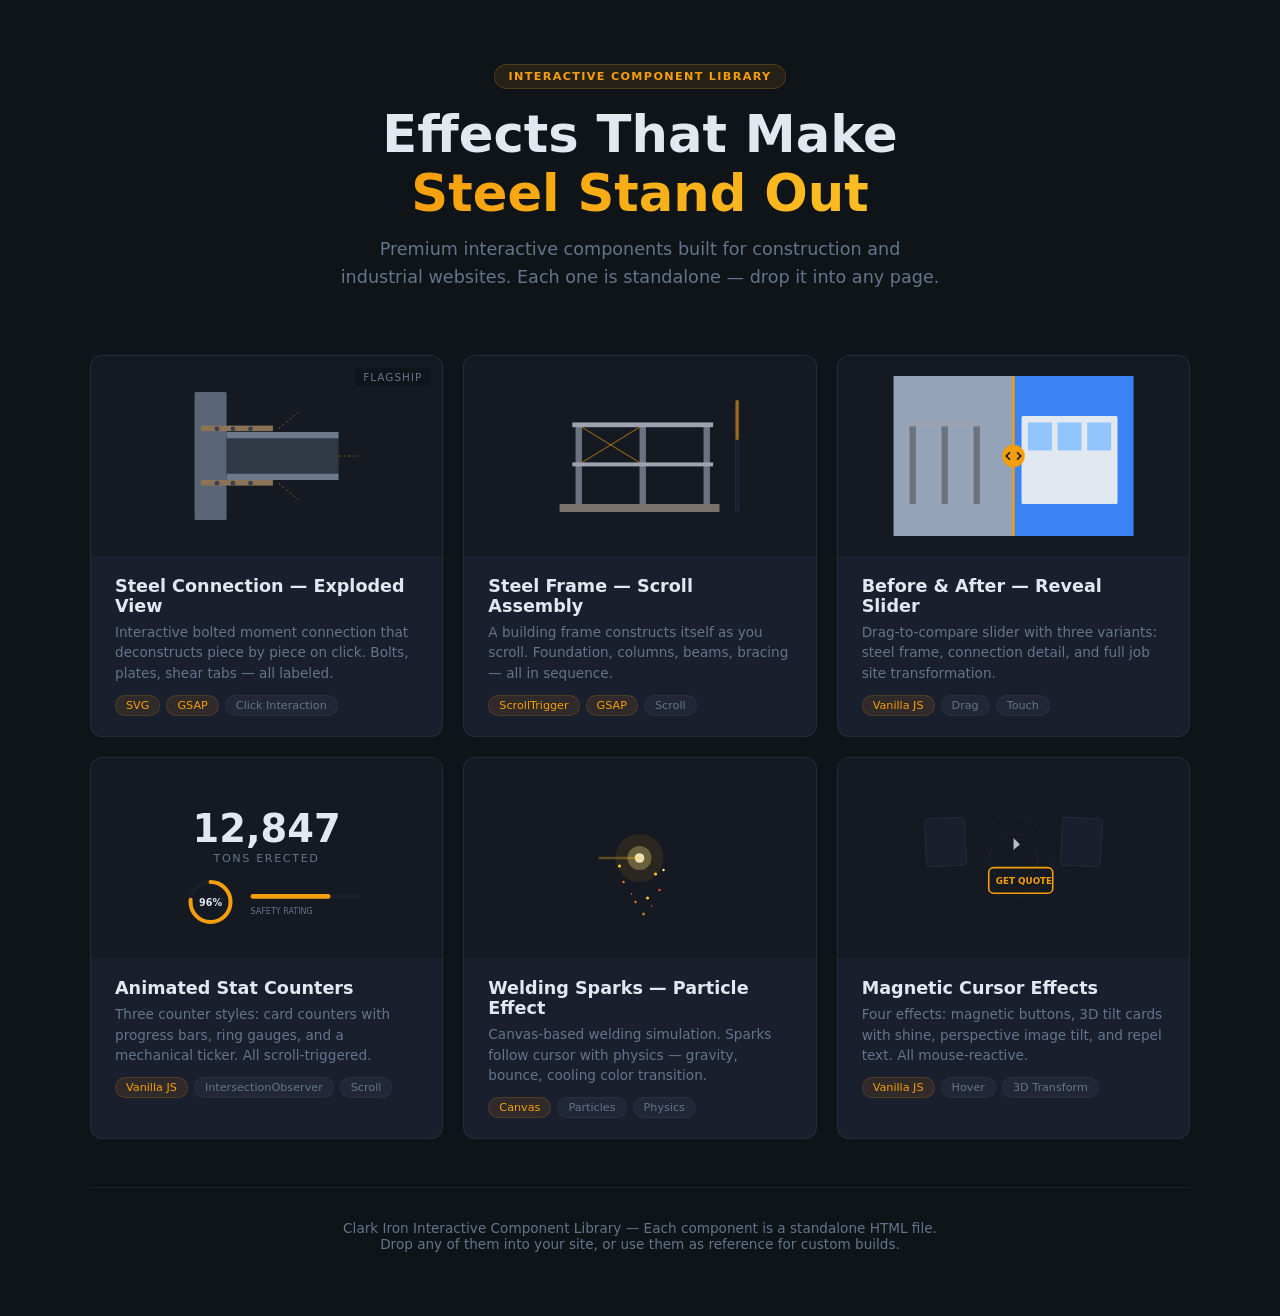
==== components/index.html @ f0bf4a38 "Add interactive component library with 6 premium web effects Standalone HTML components for construc" ====
<!DOCTYPE html>
<html lang="en">
<head>
    <meta charset="UTF-8">
    <meta name="viewport" content="width=device-width, initial-scale=1.0">
    <title>Component Library — Clark Iron Interactive Effects</title>
    <style>
        :root {
            --bg: #0f1419;
            --surface: #1a1f2e;
            --surface-hover: #222838;
            --text: #e2e8f0;
            --text-muted: #64748b;
            --accent: #f59e0b;
            --accent-dim: rgba(245, 158, 11, 0.1);
            --border: rgba(100, 116, 139, 0.15);
        }

        * { margin: 0; padding: 0; box-sizing: border-box; }

        body {
            background: var(--bg);
            color: var(--text);
            font-family: -apple-system, BlinkMacSystemFont, 'Segoe UI', system-ui, sans-serif;
            padding: 16px;
            min-height: 100vh;
        }

        .header {
            max-width: 1100px;
            margin: 0 auto;
            padding: 3rem 0 1rem;
            text-align: center;
        }

        .header .badge {
            display: inline-block;
            background: var(--accent-dim);
            color: var(--accent);
            font-size: 0.7rem;
            font-weight: 600;
            text-transform: uppercase;
            letter-spacing: 0.12em;
            padding: 5px 14px;
            border-radius: 20px;
            border: 1px solid rgba(245, 158, 11, 0.2);
            margin-bottom: 1rem;
        }

        .header h1 {
            font-size: clamp(2rem, 5vw, 3.2rem);
            font-weight: 800;
            line-height: 1.15;
            margin-bottom: 0.75rem;
        }

        .header h1 span {
            background: linear-gradient(135deg, var(--accent) 0%, #fbbf24 100%);
            -webkit-background-clip: text;
            -webkit-text-fill-color: transparent;
            background-clip: text;
        }

        .header p {
            color: var(--text-muted);
            font-size: 1.1rem;
            max-width: 600px;
            margin: 0 auto;
            line-height: 1.6;
        }

        .grid {
            max-width: 1100px;
            margin: 3rem auto;
            display: grid;
            grid-template-columns: repeat(auto-fill, minmax(320px, 1fr));
            gap: 20px;
        }

        .card {
            background: var(--surface);
            border: 1px solid var(--border);
            border-radius: 12px;
            overflow: hidden;
            text-decoration: none;
            color: inherit;
            transition: transform 0.25s ease, box-shadow 0.25s ease, border-color 0.25s ease;
        }

        .card:hover {
            transform: translateY(-4px);
            box-shadow: 0 12px 40px rgba(0, 0, 0, 0.4);
            border-color: rgba(245, 158, 11, 0.25);
        }

        .card-preview {
            height: 200px;
            background: #141922;
            display: flex;
            align-items: center;
            justify-content: center;
            overflow: hidden;
            position: relative;
        }

        .card-preview svg {
            width: 80%;
            height: 80%;
        }

        .card-preview .preview-label {
            position: absolute;
            top: 12px;
            right: 12px;
            background: rgba(15, 20, 25, 0.7);
            color: var(--text-muted);
            font-size: 0.65rem;
            text-transform: uppercase;
            letter-spacing: 0.1em;
            padding: 3px 8px;
            border-radius: 4px;
        }

        .card-body {
            padding: 20px 24px;
        }

        .card-body h3 {
            font-size: 1.1rem;
            font-weight: 700;
            margin-bottom: 6px;
        }

        .card-body p {
            color: var(--text-muted);
            font-size: 0.85rem;
            line-height: 1.5;
            margin-bottom: 12px;
        }

        .card-tags {
            display: flex;
            gap: 6px;
            flex-wrap: wrap;
        }

        .tag {
            background: rgba(100, 116, 139, 0.1);
            color: var(--text-muted);
            font-size: 0.7rem;
            padding: 3px 10px;
            border-radius: 20px;
            border: 1px solid rgba(100, 116, 139, 0.1);
        }

        .tag.accent {
            background: var(--accent-dim);
            color: var(--accent);
            border-color: rgba(245, 158, 11, 0.15);
        }

        .footer {
            max-width: 1100px;
            margin: 2rem auto 3rem;
            text-align: center;
            padding-top: 2rem;
            border-top: 1px solid var(--border);
        }

        .footer p {
            color: var(--text-muted);
            font-size: 0.85rem;
        }

        .footer a {
            color: var(--accent);
            text-decoration: none;
        }

        .footer a:hover {
            text-decoration: underline;
        }
    </style>
</head>
<body>

<div class="header">
    <span class="badge">Interactive Component Library</span>
    <h1>Effects That Make<br><span>Steel Stand Out</span></h1>
    <p>Premium interactive components built for construction and industrial websites. Each one is standalone — drop it into any page.</p>
</div>

<div class="grid">

    <a class="card" href="exploded-view/steel-connection.html">
        <div class="card-preview">
            <span class="preview-label">Flagship</span>
            <svg viewBox="0 0 300 200" xmlns="http://www.w3.org/2000/svg">
                <rect x="60" y="20" width="40" height="160" fill="#5a6577" rx="2"/>
                <rect x="100" y="70" width="140" height="8" fill="#6b7b8d"/>
                <rect x="100" y="122" width="140" height="8" fill="#6b7b8d"/>
                <rect x="100" y="78" width="140" height="44" fill="#5a6a7c" opacity="0.4"/>
                <rect x="68" y="62" width="90" height="7" fill="#8b7355"/>
                <rect x="68" y="130" width="90" height="7" fill="#8b7355"/>
                <circle cx="88" cy="66" r="3" fill="#374151"/>
                <circle cx="108" cy="66" r="3" fill="#374151"/>
                <circle cx="130" cy="66" r="3" fill="#374151"/>
                <circle cx="88" cy="134" r="3" fill="#374151"/>
                <circle cx="108" cy="134" r="3" fill="#374151"/>
                <circle cx="130" cy="134" r="3" fill="#374151"/>
                <!-- Exploded hint arrows -->
                <line x1="165" y1="66" x2="190" y2="45" stroke="#f59e0b" stroke-width="1" stroke-dasharray="3,3" opacity="0.6"/>
                <line x1="165" y1="134" x2="190" y2="155" stroke="#f59e0b" stroke-width="1" stroke-dasharray="3,3" opacity="0.6"/>
                <line x1="240" y1="100" x2="265" y2="100" stroke="#f59e0b" stroke-width="1" stroke-dasharray="3,3" opacity="0.6"/>
            </svg>
        </div>
        <div class="card-body">
            <h3>Steel Connection — Exploded View</h3>
            <p>Interactive bolted moment connection that deconstructs piece by piece on click. Bolts, plates, shear tabs — all labeled.</p>
            <div class="card-tags">
                <span class="tag accent">SVG</span>
                <span class="tag accent">GSAP</span>
                <span class="tag">Click Interaction</span>
            </div>
        </div>
    </a>

    <a class="card" href="scroll-assembly/beam-assembly.html">
        <div class="card-preview">
            <svg viewBox="0 0 300 200" xmlns="http://www.w3.org/2000/svg">
                <rect x="50" y="160" width="200" height="10" fill="#78716c" rx="1"/>
                <rect x="70" y="60" width="8" height="100" fill="#6b7280"/>
                <rect x="150" y="60" width="8" height="100" fill="#6b7280"/>
                <rect x="230" y="60" width="8" height="100" fill="#6b7280"/>
                <rect x="66" y="58" width="176" height="6" fill="#9ca3af"/>
                <rect x="66" y="108" width="176" height="5" fill="#9ca3af"/>
                <line x1="78" y1="64" x2="150" y2="108" stroke="#f59e0b" stroke-width="1.5" opacity="0.5"/>
                <line x1="150" y1="64" x2="78" y2="108" stroke="#f59e0b" stroke-width="1.5" opacity="0.5"/>
                <!-- Scroll indicator -->
                <rect x="270" y="30" width="4" height="140" rx="2" fill="#1a1f2e" stroke="#374151" stroke-width="0.5"/>
                <rect x="270" y="30" width="4" height="50" rx="2" fill="#f59e0b" opacity="0.6"/>
            </svg>
        </div>
        <div class="card-body">
            <h3>Steel Frame — Scroll Assembly</h3>
            <p>A building frame constructs itself as you scroll. Foundation, columns, beams, bracing — all in sequence.</p>
            <div class="card-tags">
                <span class="tag accent">ScrollTrigger</span>
                <span class="tag accent">GSAP</span>
                <span class="tag">Scroll</span>
            </div>
        </div>
    </a>

    <a class="card" href="before-after/reveal-slider.html">
        <div class="card-preview">
            <svg viewBox="0 0 300 200" xmlns="http://www.w3.org/2000/svg">
                <!-- Before side -->
                <rect width="150" height="200" fill="#94a3b8"/>
                <rect x="20" y="60" width="8" height="100" fill="#6b7280"/>
                <rect x="60" y="60" width="8" height="100" fill="#6b7280"/>
                <rect x="100" y="60" width="8" height="100" fill="#6b7280"/>
                <rect x="16" y="58" width="96" height="5" fill="#9ca3af"/>
                <!-- After side -->
                <rect x="150" width="150" height="200" fill="#3b82f6"/>
                <rect x="160" y="50" width="120" height="110" fill="#e2e8f0" rx="2"/>
                <rect x="168" y="58" width="30" height="35" fill="#93c5fd" rx="1"/>
                <rect x="205" y="58" width="30" height="35" fill="#93c5fd" rx="1"/>
                <rect x="242" y="58" width="30" height="35" fill="#93c5fd" rx="1"/>
                <!-- Divider -->
                <line x1="150" y1="0" x2="150" y2="200" stroke="#f59e0b" stroke-width="3"/>
                <circle cx="150" cy="100" r="14" fill="#f59e0b"/>
                <line x1="141" y1="100" x2="145" y2="96" stroke="#0f1419" stroke-width="2" stroke-linecap="round"/>
                <line x1="141" y1="100" x2="145" y2="104" stroke="#0f1419" stroke-width="2" stroke-linecap="round"/>
                <line x1="159" y1="100" x2="155" y2="96" stroke="#0f1419" stroke-width="2" stroke-linecap="round"/>
                <line x1="159" y1="100" x2="155" y2="104" stroke="#0f1419" stroke-width="2" stroke-linecap="round"/>
            </svg>
        </div>
        <div class="card-body">
            <h3>Before &amp; After — Reveal Slider</h3>
            <p>Drag-to-compare slider with three variants: steel frame, connection detail, and full job site transformation.</p>
            <div class="card-tags">
                <span class="tag accent">Vanilla JS</span>
                <span class="tag">Drag</span>
                <span class="tag">Touch</span>
            </div>
        </div>
    </a>

    <a class="card" href="counters/stat-counters.html">
        <div class="card-preview">
            <svg viewBox="0 0 300 200" xmlns="http://www.w3.org/2000/svg">
                <text x="150" y="80" text-anchor="middle" fill="#e2e8f0" font-size="48" font-weight="800" font-family="system-ui">12,847</text>
                <text x="150" y="105" text-anchor="middle" fill="#64748b" font-size="14" font-family="system-ui" text-transform="uppercase" letter-spacing="2">TONS ERECTED</text>
                <!-- Ring gauge -->
                <circle cx="80" cy="155" r="25" fill="none" stroke="#1a1f2e" stroke-width="5"/>
                <circle cx="80" cy="155" r="25" fill="none" stroke="#f59e0b" stroke-width="5" stroke-dasharray="120 157" stroke-linecap="round" transform="rotate(-90, 80, 155)"/>
                <text x="80" y="160" text-anchor="middle" fill="#e2e8f0" font-size="12" font-weight="700" font-family="system-ui">96%</text>
                <!-- Bar -->
                <rect x="130" y="145" width="140" height="6" rx="3" fill="#1a1f2e"/>
                <rect x="130" y="145" width="100" height="6" rx="3" fill="#f59e0b"/>
                <text x="130" y="170" fill="#64748b" font-size="10" font-family="system-ui">SAFETY RATING</text>
            </svg>
        </div>
        <div class="card-body">
            <h3>Animated Stat Counters</h3>
            <p>Three counter styles: card counters with progress bars, ring gauges, and a mechanical ticker. All scroll-triggered.</p>
            <div class="card-tags">
                <span class="tag accent">Vanilla JS</span>
                <span class="tag">IntersectionObserver</span>
                <span class="tag">Scroll</span>
            </div>
        </div>
    </a>

    <a class="card" href="particles/welding-sparks.html">
        <div class="card-preview">
            <svg viewBox="0 0 300 200" xmlns="http://www.w3.org/2000/svg">
                <!-- Weld point glow -->
                <circle cx="150" cy="100" r="6" fill="#fff" opacity="0.9"/>
                <circle cx="150" cy="100" r="15" fill="#fef08a" opacity="0.3"/>
                <circle cx="150" cy="100" r="30" fill="#f59e0b" opacity="0.1"/>
                <!-- Sparks -->
                <circle cx="170" cy="120" r="2" fill="#fbbf24"/>
                <circle cx="130" cy="130" r="1.5" fill="#f97316"/>
                <circle cx="175" cy="140" r="1.5" fill="#ef4444"/>
                <circle cx="160" cy="150" r="2" fill="#fbbf24"/>
                <circle cx="140" cy="145" r="1" fill="#f97316"/>
                <circle cx="180" cy="115" r="1.5" fill="#fef08a"/>
                <circle cx="125" cy="110" r="2" fill="#fbbf24"/>
                <circle cx="165" cy="160" r="1" fill="#ef4444"/>
                <circle cx="145" cy="155" r="1.5" fill="#f97316"/>
                <circle cx="155" cy="170" r="2" fill="#fbbf24" opacity="0.6"/>
                <!-- Weld line -->
                <line x1="100" y1="100" x2="150" y2="100" stroke="#fbbf24" stroke-width="3" opacity="0.3" stroke-linecap="round"/>
            </svg>
        </div>
        <div class="card-body">
            <h3>Welding Sparks — Particle Effect</h3>
            <p>Canvas-based welding simulation. Sparks follow cursor with physics — gravity, bounce, cooling color transition.</p>
            <div class="card-tags">
                <span class="tag accent">Canvas</span>
                <span class="tag">Particles</span>
                <span class="tag">Physics</span>
            </div>
        </div>
    </a>

    <a class="card" href="cursor-effects/magnetic.html">
        <div class="card-preview">
            <svg viewBox="0 0 300 200" xmlns="http://www.w3.org/2000/svg">
                <!-- Cursor -->
                <path d="M150,90 L150,75 L158,83 Z" fill="#e2e8f0" opacity="0.8"/>
                <!-- Magnetic field lines -->
                <circle cx="150" cy="100" r="30" fill="none" stroke="#f59e0b" stroke-width="0.5" stroke-dasharray="4,4" opacity="0.3"/>
                <circle cx="150" cy="100" r="50" fill="none" stroke="#f59e0b" stroke-width="0.5" stroke-dasharray="4,4" opacity="0.2"/>
                <circle cx="150" cy="100" r="70" fill="none" stroke="#f59e0b" stroke-width="0.5" stroke-dasharray="4,4" opacity="0.1"/>
                <!-- Button being pulled -->
                <rect x="115" y="115" width="80" height="32" rx="6" fill="none" stroke="#f59e0b" stroke-width="2" transform="translate(4, -3)"/>
                <text x="159" y="135" text-anchor="middle" fill="#f59e0b" font-size="11" font-weight="600" font-family="system-ui" transform="translate(4, -3)">GET QUOTE</text>
                <!-- Cards -->
                <rect x="40" y="50" width="50" height="60" rx="4" fill="#1a1f2e" stroke="#374151" stroke-width="0.5" transform="rotate(-3, 65, 80)"/>
                <rect x="210" y="50" width="50" height="60" rx="4" fill="#1a1f2e" stroke="#374151" stroke-width="0.5" transform="rotate(3, 235, 80)"/>
            </svg>
        </div>
        <div class="card-body">
            <h3>Magnetic Cursor Effects</h3>
            <p>Four effects: magnetic buttons, 3D tilt cards with shine, perspective image tilt, and repel text. All mouse-reactive.</p>
            <div class="card-tags">
                <span class="tag accent">Vanilla JS</span>
                <span class="tag">Hover</span>
                <span class="tag">3D Transform</span>
            </div>
        </div>
    </a>

</div>

<div class="footer">
    <p>Clark Iron Interactive Component Library &mdash; Each component is a standalone HTML file.<br>
    Drop any of them into your site, or use them as reference for custom builds.</p>
</div>

</body>
</html>
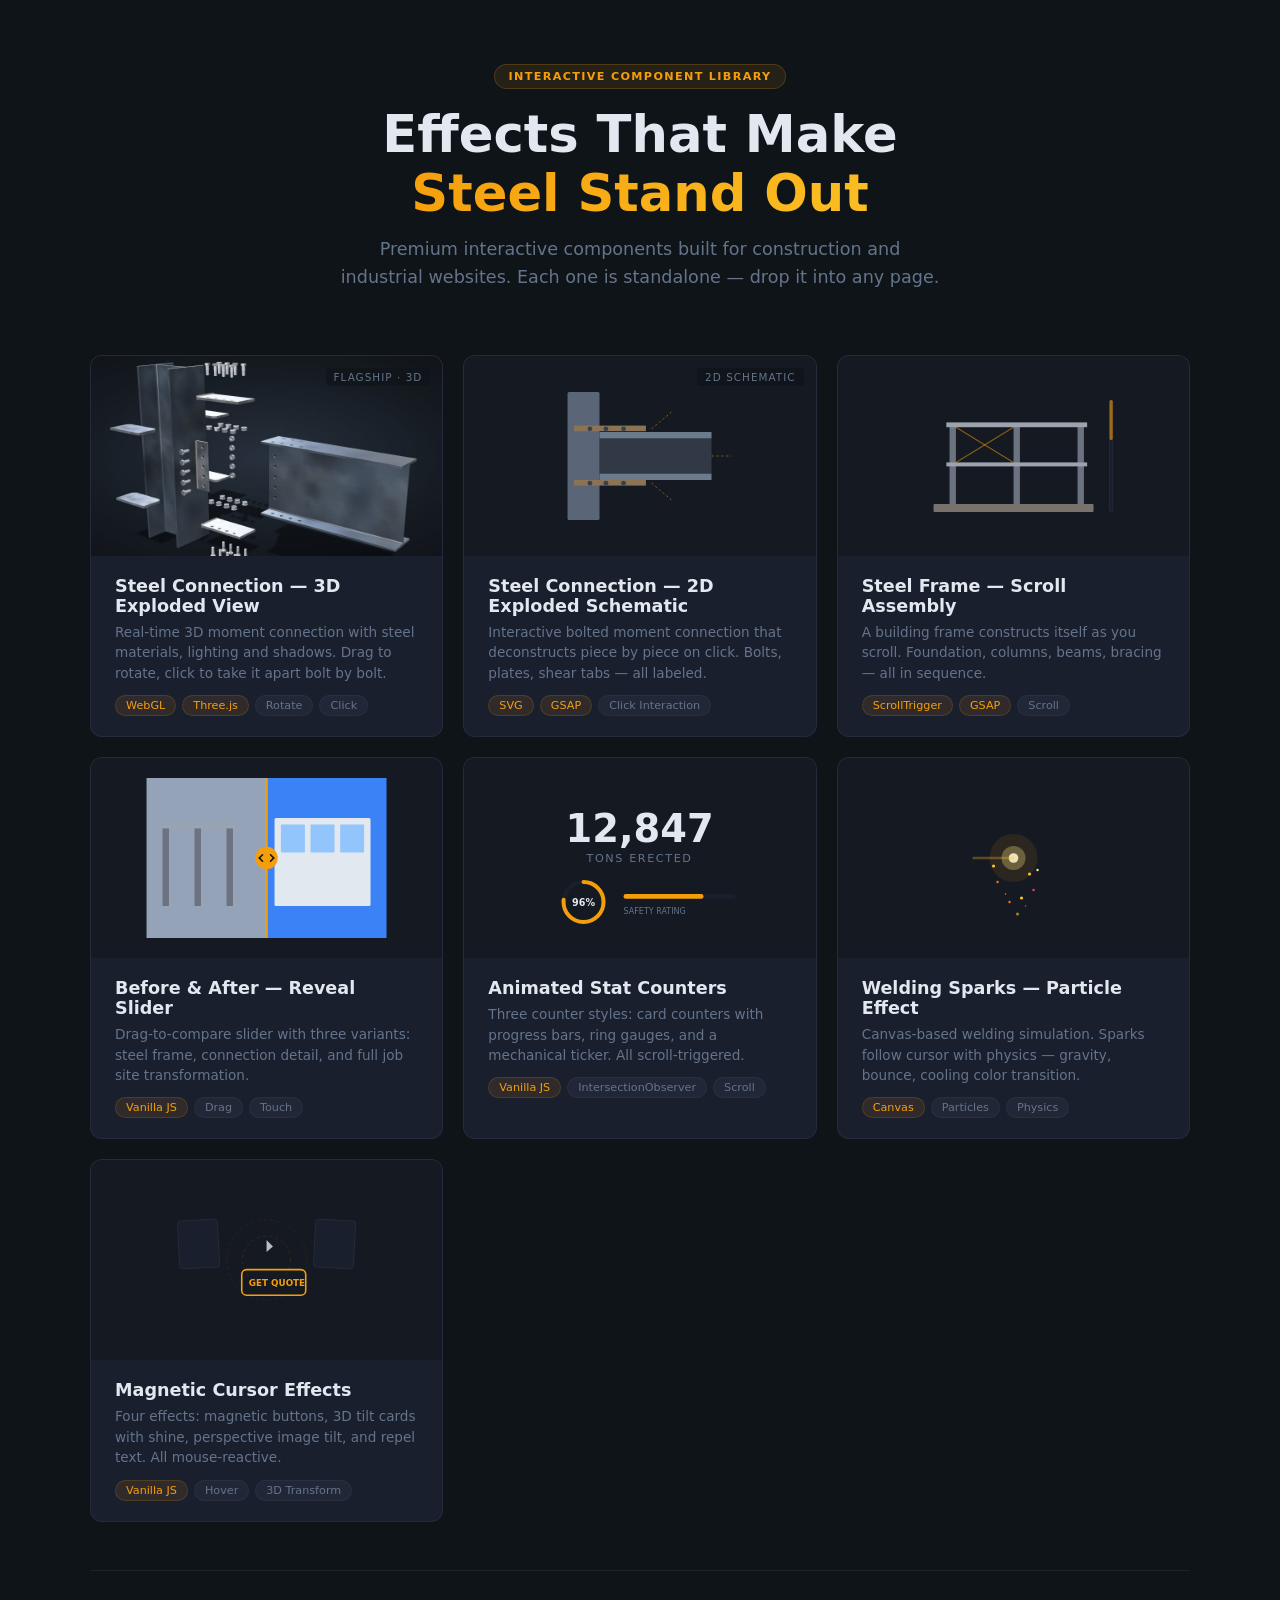
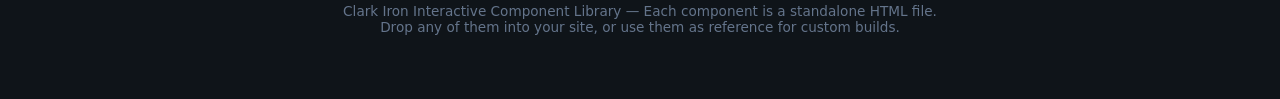
==== commit c04f07cd: "Add real-time 3D exploded steel connection The 2D SVG schematic could not deliver the realistic look" ====
--- a/components/index.html
+++ b/components/index.html
@@ -192,9 +192,26 @@
 
 <div class="grid">
 
+    <a class="card" href="exploded-view/steel-connection-3d.html">
+        <div class="card-preview">
+            <span class="preview-label">Flagship &middot; 3D</span>
+            <img src="exploded-view/preview-3d.jpg" alt="3D exploded steel moment connection" style="width:100%;height:100%;object-fit:cover;">
+        </div>
+        <div class="card-body">
+            <h3>Steel Connection — 3D Exploded View</h3>
+            <p>Real-time 3D moment connection with steel materials, lighting and shadows. Drag to rotate, click to take it apart bolt by bolt.</p>
+            <div class="card-tags">
+                <span class="tag accent">WebGL</span>
+                <span class="tag accent">Three.js</span>
+                <span class="tag">Rotate</span>
+                <span class="tag">Click</span>
+            </div>
+        </div>
+    </a>
+
     <a class="card" href="exploded-view/steel-connection.html">
         <div class="card-preview">
-            <span class="preview-label">Flagship</span>
+            <span class="preview-label">2D Schematic</span>
             <svg viewBox="0 0 300 200" xmlns="http://www.w3.org/2000/svg">
                 <rect x="60" y="20" width="40" height="160" fill="#5a6577" rx="2"/>
                 <rect x="100" y="70" width="140" height="8" fill="#6b7b8d"/>
@@ -215,7 +232,7 @@
             </svg>
         </div>
         <div class="card-body">
-            <h3>Steel Connection — Exploded View</h3>
+            <h3>Steel Connection — 2D Exploded Schematic</h3>
             <p>Interactive bolted moment connection that deconstructs piece by piece on click. Bolts, plates, shear tabs — all labeled.</p>
             <div class="card-tags">
                 <span class="tag accent">SVG</span>
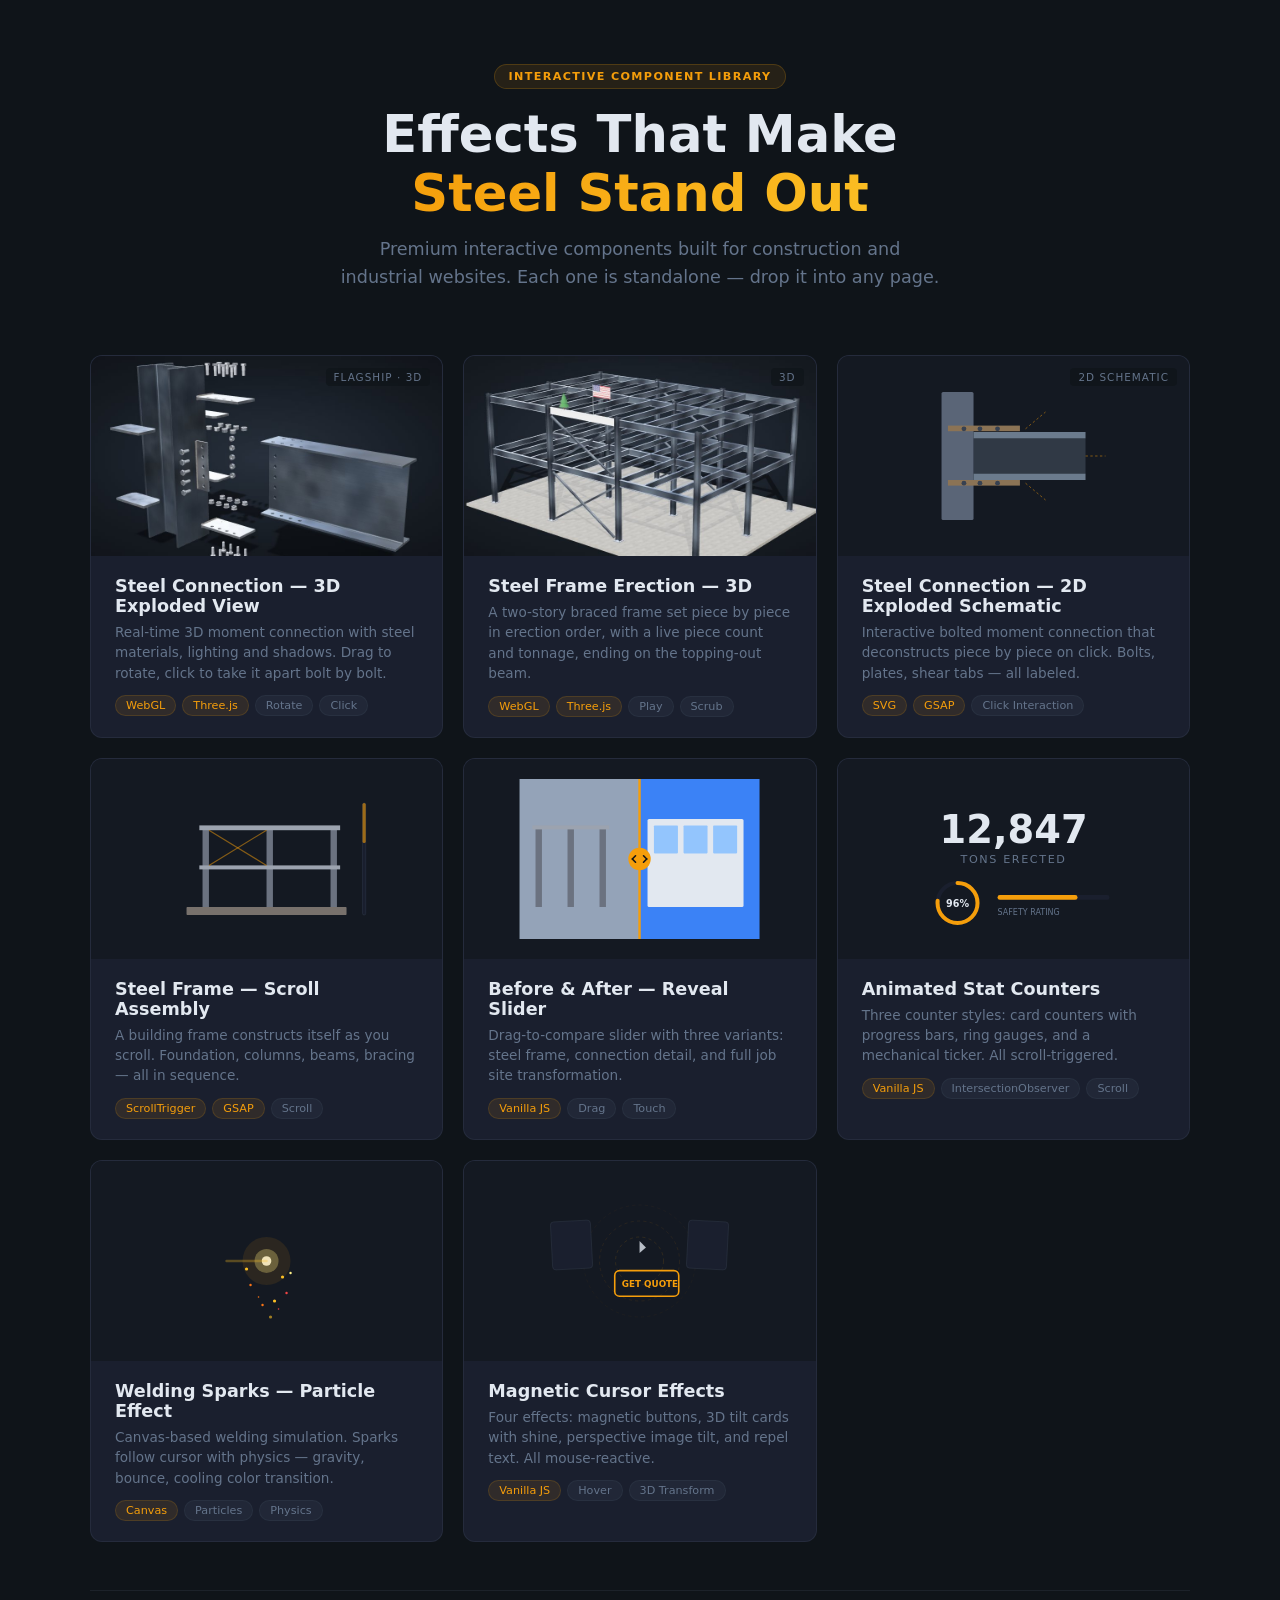
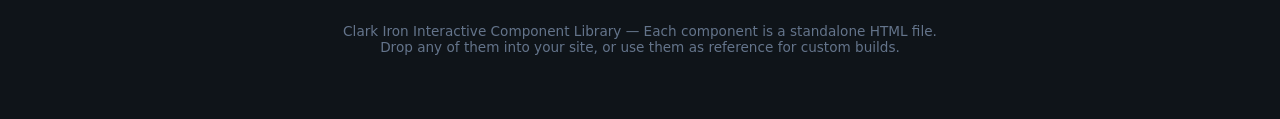
==== commit 4bad4053: "Add 3D steel frame erection component A two-story braced frame is set piece by piece in erection ord" ====
--- a/components/index.html
+++ b/components/index.html
@@ -205,6 +205,23 @@
                 <span class="tag accent">Three.js</span>
                 <span class="tag">Rotate</span>
                 <span class="tag">Click</span>
+            </div>
+        </div>
+    </a>
+
+    <a class="card" href="scroll-assembly/frame-erection-3d.html">
+        <div class="card-preview">
+            <span class="preview-label">3D</span>
+            <img src="scroll-assembly/preview-erection.jpg" alt="3D steel frame topped out with flag and evergreen" style="width:100%;height:100%;object-fit:cover;">
+        </div>
+        <div class="card-body">
+            <h3>Steel Frame Erection — 3D</h3>
+            <p>A two-story braced frame set piece by piece in erection order, with a live piece count and tonnage, ending on the topping-out beam.</p>
+            <div class="card-tags">
+                <span class="tag accent">WebGL</span>
+                <span class="tag accent">Three.js</span>
+                <span class="tag">Play</span>
+                <span class="tag">Scrub</span>
             </div>
         </div>
     </a>
